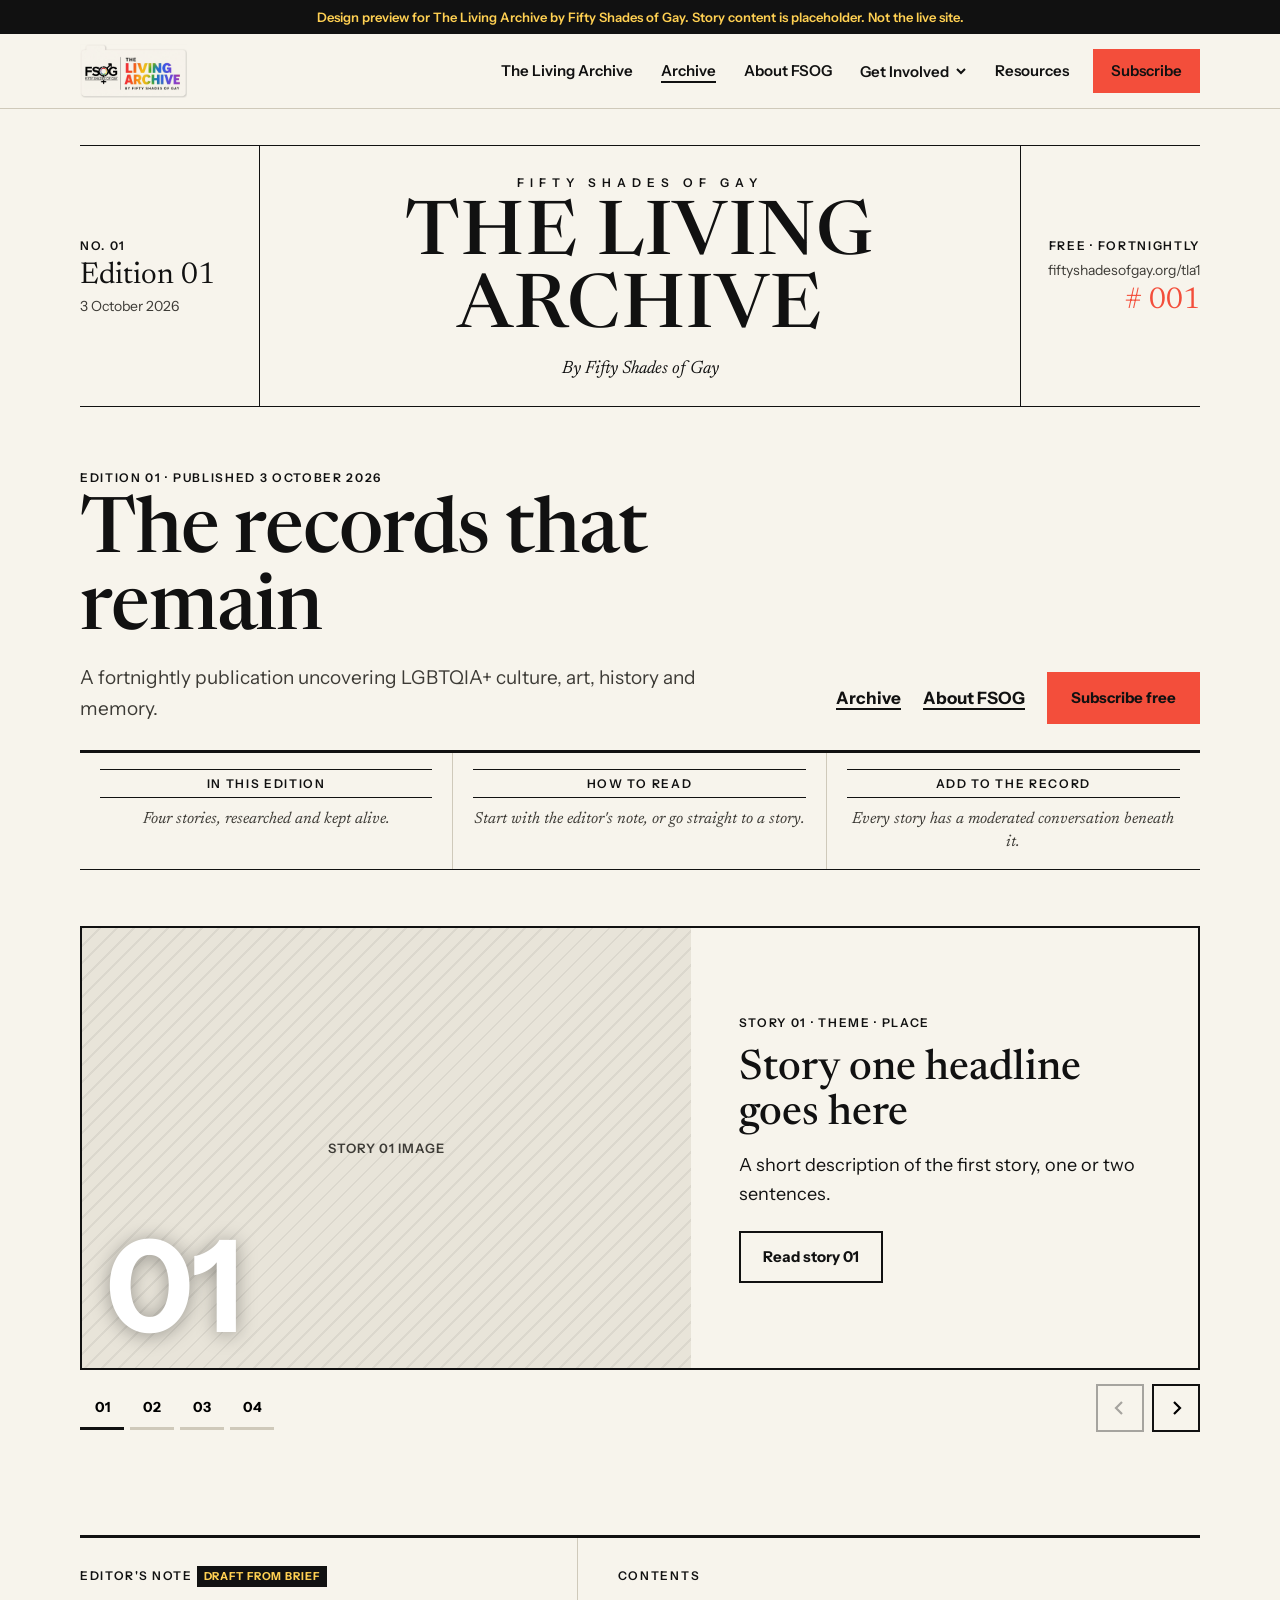
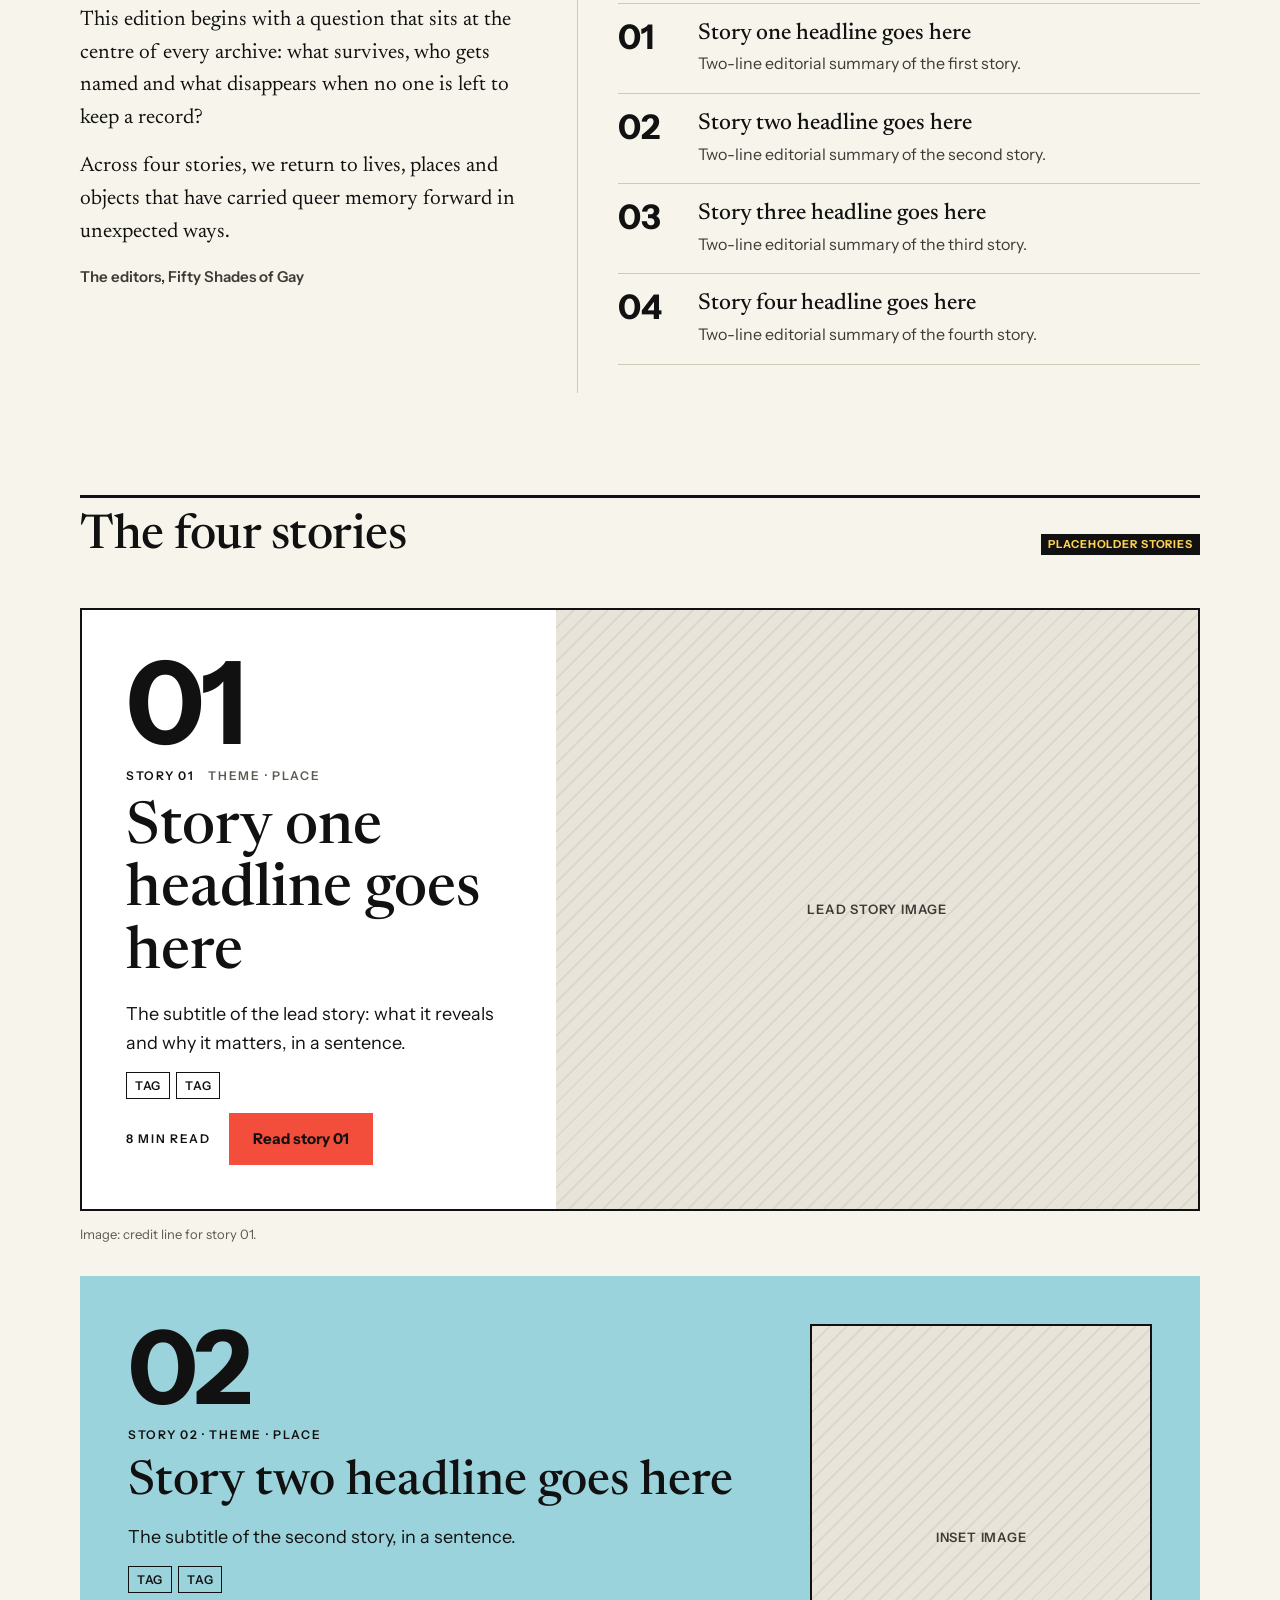
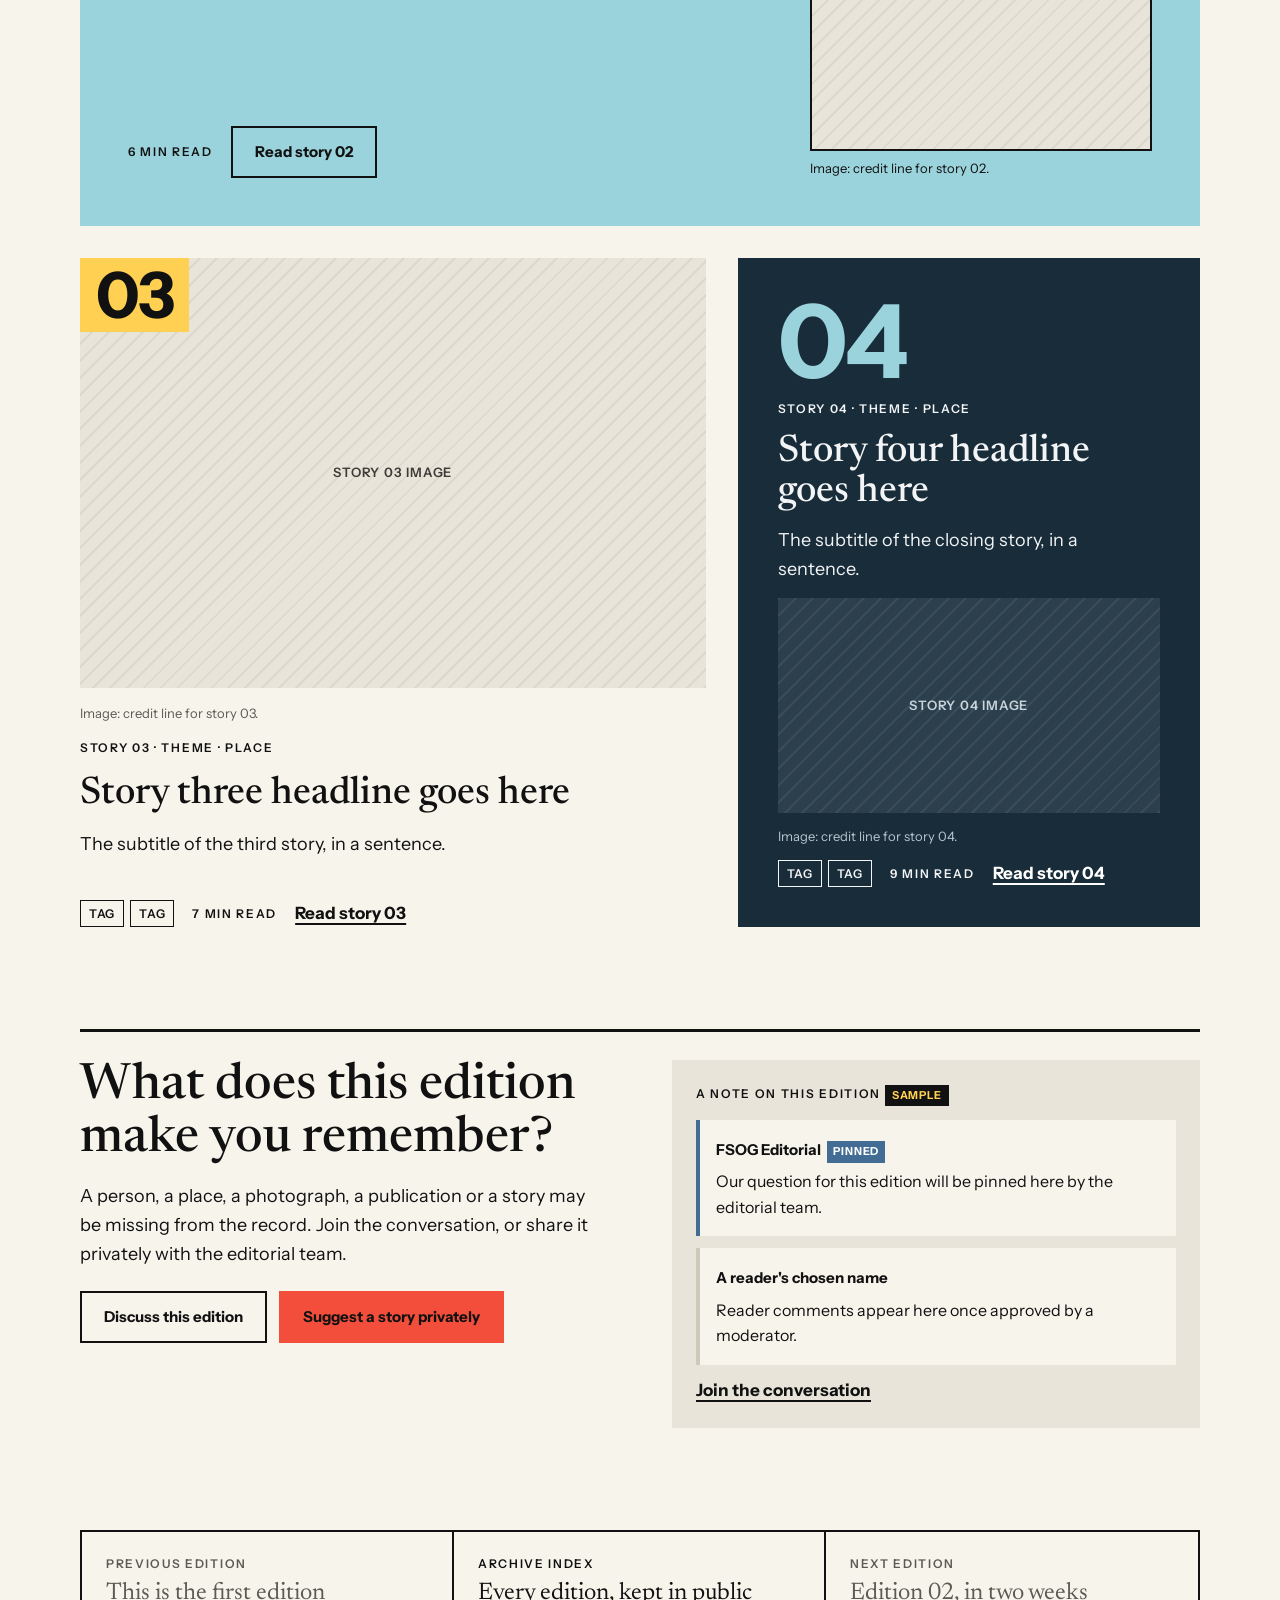
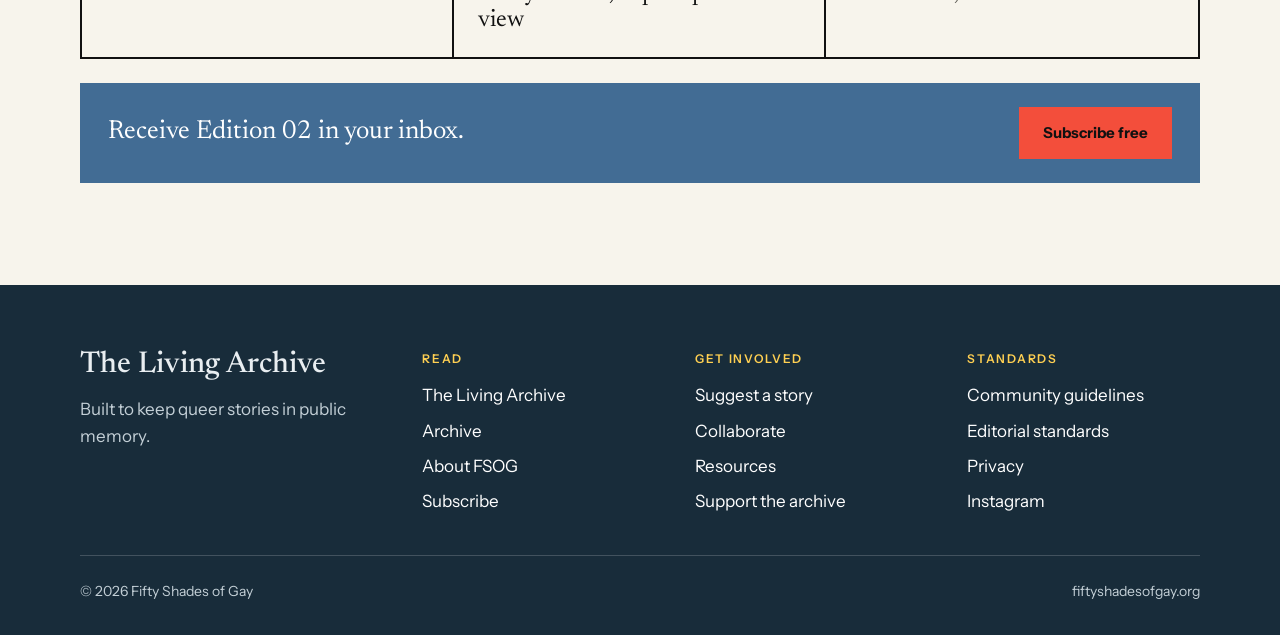
==== living-archive/edition-01.html @ 0c480fe5 "Import Living Archive mockups and add website plan Co-Authored-By: Claude Opus 5.5 <noreply@anthropi" ====
<!DOCTYPE html>
<html lang="en-GB">
<head>
<meta charset="UTF-8">
<meta name="viewport" content="width=device-width, initial-scale=1">
<title>Edition 01: The records that remain | The Living Archive by FSOG</title>
<meta name="description" content="Edition 01 of The Living Archive by Fifty Shades of Gay. Four stories about queer lives, cultural memory, photographs, places and the details history did not keep easily.">
<link rel="preconnect" href="https://fonts.googleapis.com">
<link rel="preconnect" href="https://fonts.gstatic.com" crossorigin>
<link rel="stylesheet" href="https://fonts.googleapis.com/css2?family=Instrument+Sans:wght@400;500;600;700&family=Newsreader:ital,opsz,wght@0,6..72,400;0,6..72,500;0,6..72,600;1,6..72,400;1,6..72,500&display=swap">
<link rel="stylesheet" href="assets/site.css">
<style>
  /* ---------- Newspaper front: masthead ---------- */
  .front {
    margin-top: clamp(20px, 3vw, 36px);
    border-top: 1px solid var(--ink);
    border-bottom: 1px solid var(--ink);
  }
  .front-grid {
    display: grid;
    grid-template-columns: 180px 1fr 180px;
    align-items: stretch;
  }
  .front-side {
    padding: 22px 20px 22px 0;
    border-right: 1px solid var(--ink);
    display: flex;
    flex-direction: column;
    justify-content: center;
    gap: 6px;
  }
  .front-side.right { border-right: 0; border-left: 1px solid var(--ink); padding: 22px 0 22px 20px; text-align: right; align-items: flex-end; }
  .front-side .big { font-family: var(--serif); font-size: 30px; line-height: 1; }
  .front-side .small { font-size: 14px; color: var(--ink-soft); line-height: 1.4; }
  .front-centre { text-align: center; padding: 22px 16px; }
  .front-centre .kicker { letter-spacing: .5em; }
  .front-name {
    margin: 6px 0 0;
    font-family: var(--serif);
    font-weight: 500;
    font-size: clamp(38px, 5.8vw, 84px);
    line-height: .98;
    letter-spacing: .02em;
    text-transform: uppercase;
    text-wrap: balance;
  }
  .front-by { margin: 8px 0 0; font-family: var(--serif); font-style: italic; font-size: 18px; }

  /* edition title block under the masthead */
  .edition-head {
    display: grid;
    grid-template-columns: 1fr auto;
    gap: 24px;
    align-items: end;
    padding-block: clamp(32px, 5vw, 56px) 26px;
    border-bottom: 3px solid var(--ink);
  }
  .edition-head h1 {
    margin: 6px 0 0;
    font-family: var(--serif);
    font-weight: 500;
    font-size: clamp(42px, 6vw, 78px);
    line-height: 1;
    letter-spacing: -.015em;
  }
  .edition-head .desc { margin: 14px 0 0; font-size: 19px; color: var(--ink-soft); max-width: 52ch; }
  .edition-head-actions { display: flex; flex-wrap: wrap; gap: 10px 22px; align-items: center; justify-content: flex-end; }

  /* three column "rail" like the newspaper's service strip */
  .rail {
    display: grid;
    grid-template-columns: repeat(3, 1fr);
    gap: 0;
    border-bottom: 1px solid var(--ink);
  }
  .rail div { padding: 16px 20px; border-right: 1px solid var(--rule); text-align: center; }
  .rail div:last-child { border-right: 0; }
  .rail .label { display: block; border-top: 1px solid var(--ink); border-bottom: 1px solid var(--ink); padding: 4px 0; margin-bottom: 10px; }
  .rail p { margin: 0; font-family: var(--serif); font-style: italic; font-size: 16px; line-height: 1.4; color: var(--ink-soft); }

  /* ---------- Story carousel ---------- */
  .carousel { margin-top: clamp(32px, 5vw, 56px); }
  .carousel-viewport { overflow: hidden; border: 2px solid var(--ink); }
  .carousel-track { display: flex; transition: transform .45s ease; }
  .slide {
    flex: 0 0 100%;
    display: grid;
    grid-template-columns: 1.2fr 1fr;
    min-height: 440px;
  }
  .slide-media { position: relative; }
  .slide-media .img-placeholder { position: absolute; inset: 0; }
  .slide-num {
    position: absolute; left: 24px; bottom: 18px;
    font-weight: 700; font-size: clamp(72px, 10vw, 132px); line-height: 1; color: #fff;
    text-shadow: 0 2px 20px rgba(0,0,0,.35);
  }
  .slide-body { padding: clamp(24px, 4vw, 48px); display: flex; flex-direction: column; gap: 14px; justify-content: center; }
  .slide-body h2 { margin: 0; font-family: var(--serif); font-weight: 500; font-size: clamp(28px, 3.4vw, 42px); line-height: 1.08; }
  .slide-body p { margin: 0; font-size: 18px; }
  .slide-body .btn { align-self: flex-start; margin-top: 8px; }

  .carousel-controls {
    display: flex;
    align-items: center;
    justify-content: space-between;
    gap: 16px;
    margin-top: 14px;
  }
  .carousel-arrows { display: flex; gap: 8px; }
  .carousel-arrows button {
    width: 48px; height: 48px;
    display: grid; place-items: center;
    background: var(--paper); border: 2px solid var(--ink); cursor: pointer;
  }
  .carousel-arrows button:hover { background: var(--ink); color: var(--paper); }
  .carousel-arrows button:disabled { opacity: .35; cursor: default; background: var(--paper); color: var(--ink); }
  .carousel-dots { display: flex; gap: 6px; }
  .carousel-dots button {
    min-width: 44px; height: 44px; padding: 0 8px;
    font-family: var(--sans); font-weight: 700; font-size: 14px;
    background: transparent; border: 0; border-bottom: 3px solid var(--rule); cursor: pointer;
  }
  .carousel-dots button[aria-current="true"] { border-bottom-color: var(--ink); }

  /* ---------- Editor's note + contents ---------- */
  .note-contents {
    display: grid;
    grid-template-columns: 1fr 1.25fr;
    gap: 0;
    border-top: 3px solid var(--ink);
  }
  .editors-note { padding: 28px 40px 28px 0; border-right: 1px solid var(--rule); }
  .editors-note h2, .contents h2 { margin: 0 0 18px; }
  .editors-note p { margin: 0 0 16px; font-family: var(--serif); font-size: 21px; line-height: 1.55; }
  .editors-note .sign { font-family: var(--sans); font-size: 15px; font-weight: 600; color: var(--ink-soft); }
  .contents { padding: 28px 0 28px 40px; }
  .contents ol { list-style: none; margin: 0; padding: 0; }
  .contents li { border-top: 1px solid var(--rule); }
  .contents li:last-child { border-bottom: 1px solid var(--rule); }
  .contents a {
    display: grid;
    grid-template-columns: 64px 1fr;
    gap: 16px;
    padding: 16px 0;
    text-decoration: none;
  }
  .contents .n { font-weight: 700; font-size: 34px; line-height: 1; }
  .contents h3 { margin: 0; font-family: var(--serif); font-weight: 500; font-size: 23px; line-height: 1.2; }
  .contents p { margin: 4px 0 0; color: var(--ink-soft); font-size: 16px; }
  .contents a:hover h3 { text-decoration: underline; text-underline-offset: 4px; }

  /* ---------- Four story blocks ---------- */
  .stories { display: grid; gap: clamp(20px, 3vw, 32px); }
  .story-label { display: flex; flex-wrap: wrap; gap: 6px 14px; align-items: center; }
  .story-block h3 { margin: 0; font-family: var(--serif); font-weight: 500; line-height: 1.06; }
  .story-block .sub { margin: 0; font-size: 18px; }
  .story-foot { display: flex; flex-wrap: wrap; gap: 10px 18px; align-items: center; margin-top: auto; }
  .big-num { font-weight: 700; line-height: .85; letter-spacing: -.03em; }

  /* 01: large feature (newspaper lead) */
  .sb-feature { display: grid; grid-template-columns: .85fr 1.15fr; border: 2px solid var(--ink); background: #fff; }
  .sb-feature .text { padding: clamp(24px, 4vw, 44px); display: flex; flex-direction: column; gap: 14px; }
  .sb-feature h3 { font-size: clamp(36px, 4.6vw, 60px); }
  .sb-feature .media { position: relative; min-height: 420px; }
  .sb-feature .img-placeholder { position: absolute; inset: 0; }
  .sb-feature .big-num { font-size: clamp(72px, 9vw, 120px); }

  /* 02: broad colour panel with an image inset */
  .sb-panel { background: var(--powder); padding: clamp(24px, 4vw, 48px); display: grid; grid-template-columns: 1.3fr .7fr; gap: clamp(20px, 4vw, 48px); align-items: center; }
  .sb-panel .text { display: flex; flex-direction: column; gap: 14px; min-height: 100%; }
  .sb-panel h3 { font-size: clamp(32px, 3.8vw, 48px); }
  .sb-panel .big-num { font-size: clamp(64px, 8vw, 104px); }
  .sb-panel figure { margin: 0; }
  .sb-panel .img-placeholder { aspect-ratio: 4 / 5; border: 2px solid var(--ink); }

  /* 03 and 04 side by side on desktop */
  .sb-pair { display: grid; grid-template-columns: 1.15fr .85fr; gap: clamp(20px, 3vw, 32px); }

  /* 03: image-led */
  .sb-image { display: flex; flex-direction: column; gap: 16px; }
  .sb-image .media { position: relative; aspect-ratio: 16 / 11; }
  .sb-image .img-placeholder { position: absolute; inset: 0; }
  .sb-image .tab { position: absolute; left: 0; top: 0; background: var(--yellow); padding: 10px 16px 6px; }
  .sb-image .big-num { font-size: 64px; }
  .sb-image h3 { font-size: clamp(28px, 3vw, 38px); }

  /* 04: darker, reflective closing story */
  .sb-dark { background: var(--navy); color: #f2f4f5; padding: clamp(24px, 4vw, 40px); display: flex; flex-direction: column; gap: 14px; }
  .sb-dark .big-num { font-size: clamp(64px, 8vw, 104px); color: var(--powder); }
  .sb-dark h3 { font-size: clamp(28px, 3vw, 38px); }
  .sb-dark .img-placeholder { aspect-ratio: 16 / 9; background-color: #2b3f4d; color: #c9d4db; background-image: repeating-linear-gradient(135deg, rgba(255,255,255,.07) 0 2px, transparent 2px 12px); }
  .sb-dark .credit { color: #b8c5cd; }
  .sb-dark .tags li { color: #f2f4f5; }
  .sb-dark .text-link { color: #fff; }

  /* ---------- Community prompt + edition discussion ---------- */
  .prompt {
    display: grid;
    grid-template-columns: 1fr 1fr;
    gap: clamp(24px, 5vw, 64px);
    border-top: 3px solid var(--ink);
    padding-top: 28px;
  }
  .prompt h2 { margin: 0; font-family: var(--serif); font-weight: 500; font-size: clamp(32px, 4vw, 50px); line-height: 1.06; text-wrap: balance; }
  .prompt p { margin: 16px 0 0; font-size: 18px; }
  .prompt .actions { display: flex; flex-wrap: wrap; gap: 12px; margin-top: 22px; }
  .thread-mini { background: var(--paper-deep); padding: 24px; }
  .thread-mini h3 { margin: 0 0 14px; }
  .mini-comment { background: var(--paper); padding: 16px; margin-bottom: 12px; border-left: 4px solid var(--slate); }
  .mini-comment .who { font-weight: 700; font-size: 15px; }
  .mini-comment .badge { display: inline-block; margin-left: 6px; font-size: 11px; font-weight: 700; letter-spacing: .08em; text-transform: uppercase; background: var(--slate); color: #fff; padding: 2px 6px; }
  .mini-comment p { margin: 6px 0 0; font-size: 16px; }

  /* ---------- Edition navigation ---------- */
  .edition-nav {
    display: grid;
    grid-template-columns: repeat(3, 1fr);
    border: 2px solid var(--ink);
  }
  .edition-nav > * { padding: 22px 24px; border-right: 2px solid var(--ink); text-decoration: none; display: flex; flex-direction: column; gap: 6px; }
  .edition-nav > *:last-child { border-right: 0; }
  .edition-nav .t { font-family: var(--serif); font-size: 24px; line-height: 1.15; }
  .edition-nav .disabled { color: var(--muted); }
  .edition-nav a:hover { background: var(--yellow); }
  .edition-sub { margin-top: 24px; display: flex; flex-wrap: wrap; align-items: center; justify-content: space-between; gap: 16px; background: var(--slate); color: #fff; padding: 24px 28px; }
  .edition-sub p { margin: 0; font-family: var(--serif); font-size: 26px; line-height: 1.2; }

  /* ---------- Responsive ---------- */
  @media (max-width: 900px) {
    .front-grid { grid-template-columns: 1fr 1fr; }
    .front-centre { grid-column: 1 / -1; order: -1; border-bottom: 1px solid var(--ink); }
    .front-side { padding: 16px 14px 16px 0; }
    .front-side.right { padding: 16px 0 16px 14px; }
    .edition-head { grid-template-columns: 1fr; }
    .edition-head-actions { justify-content: flex-start; }
    .rail { grid-template-columns: 1fr; }
    .rail div { border-right: 0; border-bottom: 1px solid var(--rule); }
    .slide { grid-template-columns: 1fr; min-height: 0; }
    .slide-media { min-height: 240px; }
    .note-contents { grid-template-columns: 1fr; }
    .editors-note { padding: 24px 0; border-right: 0; border-bottom: 1px solid var(--rule); }
    .contents { padding: 24px 0 0; }
    .sb-feature, .sb-panel, .sb-pair, .prompt { grid-template-columns: 1fr; }
    .sb-feature .media { min-height: 260px; order: -1; }
    .edition-nav { grid-template-columns: 1fr; }
    .edition-nav > * { border-right: 0; border-bottom: 2px solid var(--ink); }
    .edition-nav > *:last-child { border-bottom: 0; }
  }
  @media (max-width: 520px) {
    .front-side .big { font-size: 24px; }
    .contents a { grid-template-columns: 48px 1fr; }
    .contents .n { font-size: 26px; }
  }
</style>
</head>
<body>
<div style="background:#111;color:#ffd052;font:600 13px/1.4 'Instrument Sans',Arial,sans-serif;text-align:center;padding:8px 16px">Design preview for The Living Archive by Fifty Shades of Gay. Story content is placeholder. Not the live site.</div>

<a class="skip-link" href="#main">Skip to content</a>

<header class="site-header">
  <div class="wrap header-inner">
    <a class="brand" href="index.html" aria-label="The Living Archive by Fifty Shades of Gay, home">
      <img src="assets/living-archive-logo.png" width="600" height="304" alt="FSOG | The Living Archive by Fifty Shades of Gay">
    </a>
    <nav class="primary-nav" aria-label="Main">
      <ul>
        <li><a href="index.html">The Living Archive</a></li>
        <li><a href="index.html#archive" aria-current="page">Archive</a></li>
        <li><a href="index.html#about">About FSOG</a></li>
        <li class="has-dropdown">
          <button class="nav-toggle" type="button" aria-expanded="false" aria-controls="get-involved">
            Get Involved
            <svg width="12" height="12" viewBox="0 0 12 12" aria-hidden="true"><path d="M2 4l4 4 4-4" fill="none" stroke="currentColor" stroke-width="2"/></svg>
          </button>
          <ul class="dropdown" id="get-involved" hidden>
            <li><a href="#">Suggest a story</a></li>
            <li><a href="#">Collaborate with us</a></li>
            <li><a href="#">Events, talks and workshops</a></li>
            <li><a href="#">Support the archive</a></li>
          </ul>
        </li>
        <li><a href="#">Resources</a></li>
        <li><a class="nav-subscribe" href="index.html#subscribe">Subscribe</a></li>
      </ul>
    </nav>
    <button class="menu-button" type="button" aria-expanded="false" aria-controls="mobile-menu">Menu</button>
  </div>
</header>

<div class="mobile-menu" id="mobile-menu" role="dialog" aria-modal="true" aria-label="Menu" hidden>
  <div class="mobile-menu-top">
    <span class="label">The Living Archive</span>
    <button class="menu-button menu-close" type="button" style="display:inline-flex">Close</button>
  </div>
  <ul>
    <li><a href="index.html">The Living Archive</a></li>
    <li><a href="index.html#archive">Archive</a></li>
    <li><a href="index.html#about">About FSOG</a></li>
    <li><span class="menu-group">Get Involved</span></li>
    <li class="sub"><a href="#">Suggest a story</a></li>
    <li class="sub"><a href="#">Collaborate with us</a></li>
    <li class="sub"><a href="#">Events, talks and workshops</a></li>
    <li class="sub"><a href="#">Support the archive</a></li>
    <li><a href="#">Resources</a></li>
  </ul>
  <a class="btn btn-primary" href="index.html#subscribe">Subscribe free</a>
</div>

<main id="main">
  <div class="wrap">

    <!-- Masthead, newspaper front style -->
    <div class="front">
      <div class="front-grid">
        <div class="front-side">
          <span class="label">No. 01</span>
          <span class="big">Edition 01</span>
          <span class="small">3 October 2026</span>
        </div>
        <div class="front-centre">
          <span class="label kicker">Fifty Shades of Gay</span>
          <p class="front-name">The Living Archive</p>
          <p class="front-by">By Fifty Shades of Gay</p>
        </div>
        <div class="front-side right">
          <span class="label">Free · Fortnightly</span>
          <span class="small">fiftyshadesofgay.org/tla1</span>
          <span class="big" style="color:var(--red)"># 001</span>
        </div>
      </div>
    </div>

    <!-- Edition title -->
    <div class="edition-head">
      <div>
        <span class="label">Edition 01 · Published 3 October 2026</span>
        <h1>The records that remain</h1>
        <p class="desc">A fortnightly publication uncovering LGBTQIA+ culture, art, history and memory.</p>
      </div>
      <div class="edition-head-actions">
        <a class="text-link" href="index.html#archive">Archive</a>
        <a class="text-link" href="index.html#about">About FSOG</a>
        <a class="btn btn-primary" href="index.html#subscribe">Subscribe free</a>
      </div>
    </div>

    <div class="rail">
      <div><span class="label">In this edition</span><p>Four stories, researched and kept alive.</p></div>
      <div><span class="label">How to read</span><p>Start with the editor's note, or go straight to a story.</p></div>
      <div><span class="label">Add to the record</span><p>Every story has a moderated conversation beneath it.</p></div>
    </div>

    <!-- Story carousel: no autoplay, arrows, numbered indicators, keys and swipe -->
    <section class="carousel" aria-roledescription="carousel" aria-label="Stories in Edition 01">
      <div class="carousel-viewport">
        <div class="carousel-track">
          <div class="slide" role="group" aria-roledescription="slide" aria-label="Story 1 of 4">
            <div class="slide-media"><div class="img-placeholder">Story 01 image</div><span class="slide-num" aria-hidden="true">01</span></div>
            <div class="slide-body c-powder">
              <span class="label">Story 01 · Theme · Place</span>
              <h2>Story one headline goes here</h2>
              <p>A short description of the first story, one or two sentences.</p>
              <a class="btn btn-ghost" href="story.html">Read story 01</a>
            </div>
          </div>
          <div class="slide" role="group" aria-roledescription="slide" aria-label="Story 2 of 4">
            <div class="slide-media"><div class="img-placeholder">Story 02 image</div><span class="slide-num" aria-hidden="true">02</span></div>
            <div class="slide-body c-yellow">
              <span class="label">Story 02 · Theme · Place</span>
              <h2>Story two headline goes here</h2>
              <p>A short description of the second story, one or two sentences.</p>
              <a class="btn btn-ghost" href="story.html">Read story 02</a>
            </div>
          </div>
          <div class="slide" role="group" aria-roledescription="slide" aria-label="Story 3 of 4">
            <div class="slide-media"><div class="img-placeholder">Story 03 image</div><span class="slide-num" aria-hidden="true">03</span></div>
            <div class="slide-body c-slate">
              <span class="label">Story 03 · Theme · Place</span>
              <h2>Story three headline goes here</h2>
              <p>A short description of the third story, one or two sentences.</p>
              <a class="btn btn-on-dark" href="story.html">Read story 03</a>
            </div>
          </div>
          <div class="slide" role="group" aria-roledescription="slide" aria-label="Story 4 of 4">
            <div class="slide-media"><div class="img-placeholder">Story 04 image</div><span class="slide-num" aria-hidden="true">04</span></div>
            <div class="slide-body c-red">
              <span class="label">Story 04 · Theme · Place</span>
              <h2>Story four headline goes here</h2>
              <p>A short description of the fourth story, one or two sentences.</p>
              <a class="btn btn-ghost" href="story.html">Read story 04</a>
            </div>
          </div>
        </div>
      </div>
      <div class="carousel-controls">
        <div class="carousel-dots" role="group" aria-label="Choose a story">
          <button type="button" aria-label="Story 01" aria-current="true">01</button>
          <button type="button" aria-label="Story 02">02</button>
          <button type="button" aria-label="Story 03">03</button>
          <button type="button" aria-label="Story 04">04</button>
        </div>
        <div class="carousel-arrows">
          <button type="button" class="prev" aria-label="Previous story">
            <svg width="18" height="18" viewBox="0 0 18 18" aria-hidden="true"><path d="M11 3L5 9l6 6" fill="none" stroke="currentColor" stroke-width="2.2"/></svg>
          </button>
          <button type="button" class="next" aria-label="Next story">
            <svg width="18" height="18" viewBox="0 0 18 18" aria-hidden="true"><path d="M7 3l6 6-6 6" fill="none" stroke="currentColor" stroke-width="2.2"/></svg>
          </button>
        </div>
      </div>
    </section>
  </div>

  <!-- Editor's note + contents -->
  <section class="section" aria-label="Editor's note and contents">
    <div class="wrap"><div class="note-contents">
      <div class="editors-note">
        <h2 class="label">Editor's note <span class="placeholder-flag">Draft from brief</span></h2>
        <p>This edition begins with a question that sits at the centre of every archive: what survives, who gets named and what disappears when no one is left to keep a record?</p>
        <p>Across four stories, we return to lives, places and objects that have carried queer memory forward in unexpected ways.</p>
        <p class="sign">The editors, Fifty Shades of Gay</p>
      </div>
      <div class="contents">
        <h2 class="label">Contents</h2>
        <ol>
          <li><a href="story.html"><span class="n">01</span><div><h3>Story one headline goes here</h3><p>Two-line editorial summary of the first story.</p></div></a></li>
          <li><a href="story.html"><span class="n">02</span><div><h3>Story two headline goes here</h3><p>Two-line editorial summary of the second story.</p></div></a></li>
          <li><a href="story.html"><span class="n">03</span><div><h3>Story three headline goes here</h3><p>Two-line editorial summary of the third story.</p></div></a></li>
          <li><a href="story.html"><span class="n">04</span><div><h3>Story four headline goes here</h3><p>Two-line editorial summary of the fourth story.</p></div></a></li>
        </ol>
      </div>
    </div></div>
  </section>

  <!-- Four story blocks -->
  <section class="section" style="padding-top:0" aria-labelledby="stories-title">
    <div class="wrap">
      <div class="section-head">
        <h2 class="section-title" id="stories-title">The four stories</h2>
        <span class="placeholder-flag">Placeholder stories</span>
      </div>

      <div class="stories">
        <!-- 01: large feature -->
        <article class="story-block sb-feature">
          <div class="text">
            <span class="big-num" aria-hidden="true">01</span>
            <div class="story-label"><span class="label">Story 01</span><span class="label" style="color:var(--muted)">Theme · Place</span></div>
            <h3>Story one headline goes here</h3>
            <p class="sub">The subtitle of the lead story: what it reveals and why it matters, in a sentence.</p>
            <ul class="tags"><li>Tag</li><li>Tag</li></ul>
            <div class="story-foot"><span class="label">8 min read</span><a class="btn btn-primary" href="story.html">Read story 01</a></div>
          </div>
          <figure class="media" style="margin:0">
            <div class="img-placeholder">Lead story image</div>
          </figure>
        </article>
        <p class="credit" style="margin-top:-18px">Image: credit line for story 01.</p>

        <!-- 02: broad colour panel, image inset -->
        <article class="story-block sb-panel">
          <div class="text">
            <span class="big-num" aria-hidden="true">02</span>
            <div class="story-label"><span class="label">Story 02 · Theme · Place</span></div>
            <h3>Story two headline goes here</h3>
            <p class="sub">The subtitle of the second story, in a sentence.</p>
            <ul class="tags"><li>Tag</li><li>Tag</li></ul>
            <div class="story-foot"><span class="label">6 min read</span><a class="btn btn-ghost" href="story.html">Read story 02</a></div>
          </div>
          <figure style="margin:0">
            <div class="img-placeholder">Inset image</div>
            <figcaption class="credit" style="color:var(--ink)">Image: credit line for story 02.</figcaption>
          </figure>
        </article>

        <div class="sb-pair">
          <!-- 03: image-led -->
          <article class="story-block sb-image">
            <figure class="media" style="margin:0">
              <div class="img-placeholder">Story 03 image</div>
              <span class="tab"><span class="big-num">03</span></span>
            </figure>
            <p class="credit" style="margin:0">Image: credit line for story 03.</p>
            <div class="story-label"><span class="label">Story 03 · Theme · Place</span></div>
            <h3>Story three headline goes here</h3>
            <p class="sub">The subtitle of the third story, in a sentence.</p>
            <div class="story-foot"><ul class="tags"><li>Tag</li><li>Tag</li></ul><span class="label">7 min read</span><a class="text-link" href="story.html">Read story 03</a></div>
          </article>

          <!-- 04: darker, reflective -->
          <article class="story-block sb-dark">
            <span class="big-num" aria-hidden="true">04</span>
            <div class="story-label"><span class="label">Story 04 · Theme · Place</span></div>
            <h3>Story four headline goes here</h3>
            <p class="sub">The subtitle of the closing story, in a sentence.</p>
            <div class="img-placeholder">Story 04 image</div>
            <p class="credit" style="margin:0">Image: credit line for story 04.</p>
            <div class="story-foot"><ul class="tags"><li>Tag</li><li>Tag</li></ul><span class="label">9 min read</span><a class="text-link" href="story.html">Read story 04</a></div>
          </article>
        </div>
      </div>
    </div>
  </section>

  <!-- Community prompt + edition-wide note -->
  <section class="section" style="padding-top:0" aria-labelledby="prompt-title">
    <div class="wrap"><div class="prompt">
      <div>
        <h2 id="prompt-title">What does this edition make you remember?</h2>
        <p>A person, a place, a photograph, a publication or a story may be missing from the record. Join the conversation, or share it privately with the editorial team.</p>
        <div class="actions">
          <a class="btn btn-ghost" href="#edition-thread">Discuss this edition</a>
          <a class="btn btn-primary" href="#">Suggest a story privately</a>
        </div>
      </div>
      <div class="thread-mini" id="edition-thread">
        <h3 class="label">A note on this edition <span class="placeholder-flag">Sample</span></h3>
        <div class="mini-comment">
          <span class="who">FSOG Editorial</span><span class="badge">Pinned</span>
          <p>Our question for this edition will be pinned here by the editorial team.</p>
        </div>
        <div class="mini-comment" style="border-left-color:var(--rule)">
          <span class="who">A reader's chosen name</span>
          <p>Reader comments appear here once approved by a moderator.</p>
        </div>
        <a class="text-link" href="story.html#conversation">Join the conversation</a>
      </div>
    </div></div>
  </section>

  <!-- Edition navigation -->
  <section class="section" style="padding-top:0" aria-label="Edition navigation">
    <div class="wrap">
      <nav class="edition-nav" aria-label="Editions">
        <span class="disabled"><span class="label">Previous edition</span><span class="t">This is the first edition</span></span>
        <a href="index.html#archive"><span class="label">Archive index</span><span class="t">Every edition, kept in public view</span></a>
        <span class="disabled"><span class="label">Next edition</span><span class="t">Edition 02, in two weeks</span></span>
      </nav>
      <div class="edition-sub">
        <p>Receive Edition 02 in your inbox.</p>
        <a class="btn btn-primary" href="index.html#subscribe">Subscribe free</a>
      </div>
    </div>
  </section>
</main>

<footer class="site-footer">
  <div class="wrap">
    <div class="footer-top">
      <div class="footer-brand">
        <p class="footer-mast">The Living Archive</p>
        <p class="footer-line">Built to keep queer stories in public memory.</p>
      </div>
      <div class="footer-col">
        <h2 class="label">Read</h2>
        <ul>
          <li><a href="index.html">The Living Archive</a></li>
          <li><a href="index.html#archive">Archive</a></li>
          <li><a href="index.html#about">About FSOG</a></li>
          <li><a href="index.html#subscribe">Subscribe</a></li>
        </ul>
      </div>
      <div class="footer-col">
        <h2 class="label">Get involved</h2>
        <ul>
          <li><a href="#">Suggest a story</a></li>
          <li><a href="#">Collaborate</a></li>
          <li><a href="#">Resources</a></li>
          <li><a href="#">Support the archive</a></li>
        </ul>
      </div>
      <div class="footer-col">
        <h2 class="label">Standards</h2>
        <ul>
          <li><a href="#">Community guidelines</a></li>
          <li><a href="#">Editorial standards</a></li>
          <li><a href="#">Privacy</a></li>
          <li><a href="https://www.instagram.com/50shadesofgayofficial/" rel="noopener">Instagram</a></li>
        </ul>
      </div>
    </div>
    <div class="footer-bottom">
      <span>&copy; 2026 Fifty Shades of Gay</span>
      <span>fiftyshadesofgay.org</span>
    </div>
  </div>
</footer>

<script src="assets/site.js"></script>
<script>
  // Edition carousel: no autoplay; arrows, numbered indicators, arrow keys and swipe.
  (function () {
    var root = document.querySelector('.carousel');
    var track = root.querySelector('.carousel-track');
    var slides = root.querySelectorAll('.slide');
    var dots = root.querySelectorAll('.carousel-dots button');
    var prev = root.querySelector('.prev');
    var next = root.querySelector('.next');
    var index = 0;

    function go(i) {
      index = Math.max(0, Math.min(slides.length - 1, i));
      track.style.transform = 'translateX(' + (-100 * index) + '%)';
      slides.forEach(function (s, n) {
        s.setAttribute('aria-hidden', n === index ? 'false' : 'true');
        s.querySelectorAll('a').forEach(function (a) { a.tabIndex = n === index ? 0 : -1; });
      });
      dots.forEach(function (d, n) { d.setAttribute('aria-current', n === index ? 'true' : 'false'); });
      prev.disabled = index === 0;
      next.disabled = index === slides.length - 1;
    }

    prev.addEventListener('click', function () { go(index - 1); });
    next.addEventListener('click', function () { go(index + 1); });
    dots.forEach(function (d, n) { d.addEventListener('click', function () { go(n); }); });

    root.addEventListener('keydown', function (e) {
      if (e.key === 'ArrowLeft') go(index - 1);
      if (e.key === 'ArrowRight') go(index + 1);
    });

    var startX = null;
    track.addEventListener('touchstart', function (e) { startX = e.touches[0].clientX; }, { passive: true });
    track.addEventListener('touchend', function (e) {
      if (startX === null) return;
      var dx = e.changedTouches[0].clientX - startX;
      if (Math.abs(dx) > 50) go(index + (dx < 0 ? 1 : -1));
      startX = null;
    });

    go(0);
  })();
</script>
</body>
</html>
---- living-archive/assets/site.css ----
/* The Living Archive by Fifty Shades of Gay: shared styles for the page mockups.
   These become the WordPress theme stylesheet once the designs are approved. */

:root {
  /* palette sampled from the client's reference image, checked for contrast */
  --paper: #f7f4ec;
  --paper-deep: #e8e4d9;
  --ink: #111111;
  --ink-soft: #3d3b36;
  --muted: #5c5a53;
  --rule: #cfc9ba;
  --yellow: #ffd052;
  --ochre: #c78201;
  --powder: #9ad3dc;
  --slate: #426c94;
  --bluegrey: #516f79;
  --red: #f34e3b;
  --navy: #182c3a;

  --serif: "Newsreader", Georgia, "Times New Roman", serif;
  --sans: "Instrument Sans", "Helvetica Neue", Arial, sans-serif;

  --wrap: 1200px;
  --gutter: clamp(16px, 4vw, 40px);
}

*,
*::before,
*::after { box-sizing: border-box; }

html { -webkit-text-size-adjust: 100%; }

body {
  margin: 0;
  background: var(--paper);
  color: var(--ink);
  font-family: var(--sans);
  font-size: 17px;
  line-height: 1.6;
  -webkit-font-smoothing: antialiased;
}

img { max-width: 100%; display: block; }

a { color: inherit; }

:focus-visible {
  outline: 3px solid var(--slate);
  outline-offset: 3px;
}

.wrap {
  width: 100%;
  max-width: var(--wrap);
  margin: 0 auto;
  padding-inline: var(--gutter);
}

.skip-link {
  position: absolute;
  left: 12px;
  top: -60px;
  z-index: 100;
  background: var(--ink);
  color: var(--paper);
  padding: 10px 16px;
  font-weight: 600;
  text-decoration: none;
}
.skip-link:focus { top: 12px; }

/* small uppercase labels: dates, issue info, section markers */
.label {
  font-family: var(--sans);
  font-size: 12px;
  font-weight: 600;
  letter-spacing: 0.14em;
  text-transform: uppercase;
}

.placeholder-flag {
  display: inline-block;
  font-family: var(--sans);
  font-size: 11px;
  font-weight: 700;
  letter-spacing: 0.08em;
  text-transform: uppercase;
  background: var(--ink);
  color: var(--yellow);
  padding: 2px 7px;
  vertical-align: middle;
}

/* ---------- Buttons ---------- */
.btn {
  display: inline-flex;
  align-items: center;
  justify-content: center;
  gap: 8px;
  min-height: 48px;
  padding: 12px 22px;
  font-family: var(--sans);
  font-size: 15px;
  font-weight: 700;
  text-decoration: none;
  border: 2px solid var(--ink);
  border-radius: 0;
  cursor: pointer;
  transition: transform .15s ease, background-color .15s ease;
}
.btn:hover { transform: translateY(-1px); }

/* red-orange is reserved for the high-value actions; ink text keeps it at 5.4:1 */
.btn-primary { background: var(--red); border-color: var(--red); color: var(--ink); }
.btn-primary:hover { background: #ff6352; }
.btn-ghost { background: transparent; color: var(--ink); }
.btn-ghost:hover { background: var(--ink); color: var(--paper); }
.btn-on-dark { background: transparent; color: var(--paper); border-color: var(--paper); }
.btn-on-dark:hover { background: var(--paper); color: var(--ink); }

.text-link {
  font-weight: 700;
  text-decoration: underline;
  text-decoration-thickness: 2px;
  text-underline-offset: 4px;
}
.text-link:hover { text-decoration-color: var(--red); }

/* ---------- Header ---------- */
.site-header {
  position: sticky;
  top: 0;
  z-index: 50;
  background: rgba(247, 244, 236, 0.96);
  backdrop-filter: blur(8px);
  border-bottom: 1px solid var(--rule);
}

.header-inner {
  display: flex;
  align-items: center;
  justify-content: space-between;
  gap: 24px;
  height: 74px;
}

.brand img {
  height: 54px;
  width: auto;
  mix-blend-mode: multiply;
}

.primary-nav ul {
  display: flex;
  align-items: center;
  gap: 4px;
  margin: 0;
  padding: 0;
  list-style: none;
}

.primary-nav a,
.primary-nav .nav-toggle {
  display: inline-flex;
  align-items: center;
  gap: 6px;
  min-height: 44px;
  padding: 0 12px;
  font-family: var(--sans);
  font-size: 15px;
  font-weight: 600;
  color: var(--ink);
  text-decoration: none;
  background: none;
  border: 0;
  cursor: pointer;
}
.primary-nav a:hover,
.primary-nav .nav-toggle:hover { text-decoration: underline; text-underline-offset: 5px; }
.primary-nav a[aria-current="page"] { text-decoration: underline; text-decoration-thickness: 2px; text-underline-offset: 5px; }

.primary-nav .nav-subscribe {
  margin-left: 8px;
  background: var(--red);
  padding: 0 18px;
}
.primary-nav .nav-subscribe:hover { background: #ff6352; text-decoration: none; }

.has-dropdown { position: relative; }
.nav-toggle svg { transition: transform .15s ease; }
.nav-toggle[aria-expanded="true"] svg { transform: rotate(180deg); }

.dropdown {
  position: absolute;
  top: calc(100% + 6px);
  left: 0;
  min-width: 240px;
  margin: 0;
  padding: 8px 0;
  list-style: none;
  background: var(--paper);
  border: 2px solid var(--ink);
  box-shadow: 6px 6px 0 var(--ink);
}
.dropdown[hidden] { display: none; }
.primary-nav .dropdown { display: block; }
.primary-nav .dropdown[hidden] { display: none; }
.dropdown a { display: flex; width: 100%; padding: 0 18px; }

.menu-button {
  display: none;
  min-height: 44px;
  padding: 0 14px;
  font-family: var(--sans);
  font-size: 15px;
  font-weight: 700;
  background: none;
  border: 2px solid var(--ink);
  cursor: pointer;
}

/* full-screen mobile menu */
.mobile-menu {
  position: fixed;
  inset: 0;
  z-index: 60;
  background: var(--paper);
  padding: 16px var(--gutter) 40px;
  overflow-y: auto;
}
.mobile-menu[hidden] { display: none; }
.mobile-menu-top { display: flex; justify-content: space-between; align-items: center; height: 52px; }
.mobile-menu ul { list-style: none; margin: 24px 0 0; padding: 0; }
.mobile-menu li { border-bottom: 1px solid var(--rule); }
.mobile-menu a {
  display: flex;
  align-items: center;
  min-height: 60px;
  font-family: var(--serif);
  font-size: 28px;
  font-weight: 500;
  text-decoration: none;
}
.mobile-menu .sub a { font-family: var(--sans); font-size: 17px; font-weight: 600; min-height: 48px; padding-left: 18px; }
.mobile-menu .btn {
  margin-top: 28px;
  width: 100%;
  min-height: 56px;
  font-family: var(--sans);
  font-size: 17px;
  font-weight: 700;
}
.mobile-menu .menu-group {
  display: flex;
  align-items: center;
  min-height: 60px;
  font-family: var(--serif);
  font-size: 28px;
  font-weight: 500;
}

@media (max-width: 980px) {
  .primary-nav { display: none; }
  .menu-button { display: inline-flex; align-items: center; }
  .header-inner { height: 60px; }
  .brand img { height: 40px; }
}

/* ---------- Section scaffolding ---------- */
.section { padding-block: clamp(56px, 8vw, 104px); }

.section-head {
  display: flex;
  align-items: baseline;
  justify-content: space-between;
  gap: 16px;
  flex-wrap: wrap;
  border-top: 3px solid var(--ink);
  padding-top: 14px;
  margin-bottom: clamp(28px, 4vw, 44px);
}

.section-title {
  font-family: var(--serif);
  font-weight: 500;
  font-size: clamp(30px, 4.2vw, 48px);
  line-height: 1.08;
  letter-spacing: -0.01em;
  margin: 0;
  text-wrap: balance;
}

/* archival image stand-in until real images arrive */
.img-placeholder {
  position: relative;
  display: grid;
  place-items: center;
  background-color: var(--paper-deep);
  background-image: repeating-linear-gradient(135deg, rgba(17,17,17,.06) 0 2px, transparent 2px 12px);
  color: var(--ink-soft);
  font-family: var(--sans);
  font-size: 13px;
  font-weight: 600;
  letter-spacing: .06em;
  text-transform: uppercase;
  text-align: center;
  padding: 16px;
}

.credit {
  margin: 8px 0 0;
  font-size: 13px;
  line-height: 1.45;
  color: var(--muted);
}

.tags { display: flex; flex-wrap: wrap; gap: 6px; margin: 0; padding: 0; list-style: none; }
.tags li {
  font-size: 12px;
  font-weight: 600;
  letter-spacing: .06em;
  text-transform: uppercase;
  border: 1.5px solid currentColor;
  padding: 3px 8px;
}

/* ---------- Footer ---------- */
.site-footer {
  background: var(--navy);
  color: #e9eef1;
  padding-block: 64px 32px;
}
.site-footer a { color: #fff; text-decoration: none; }
.site-footer a:hover { text-decoration: underline; text-underline-offset: 4px; }

.footer-top {
  display: grid;
  grid-template-columns: 1.3fr repeat(3, 1fr);
  gap: 40px;
  padding-bottom: 40px;
  border-bottom: 1px solid rgba(255,255,255,.18);
}

.footer-mast {
  font-family: var(--serif);
  font-size: 30px;
  line-height: 1.1;
  font-weight: 500;
  margin: 0 0 14px;
}
.footer-line { color: #c3cfd6; margin: 0; max-width: 300px; }

.footer-col h2 { margin: 0 0 14px; color: var(--yellow); }
.footer-col ul { list-style: none; margin: 0; padding: 0; display: grid; gap: 8px; }

.footer-bottom {
  display: flex;
  justify-content: space-between;
  gap: 16px;
  flex-wrap: wrap;
  padding-top: 24px;
  font-size: 14px;
  color: #c3cfd6;
}

@media (max-width: 860px) {
  .footer-top { grid-template-columns: 1fr 1fr; }
  .footer-brand { grid-column: 1 / -1; }
}

@media (prefers-reduced-motion: reduce) {
  *, *::before, *::after { transition: none !important; scroll-behavior: auto !important; }
}
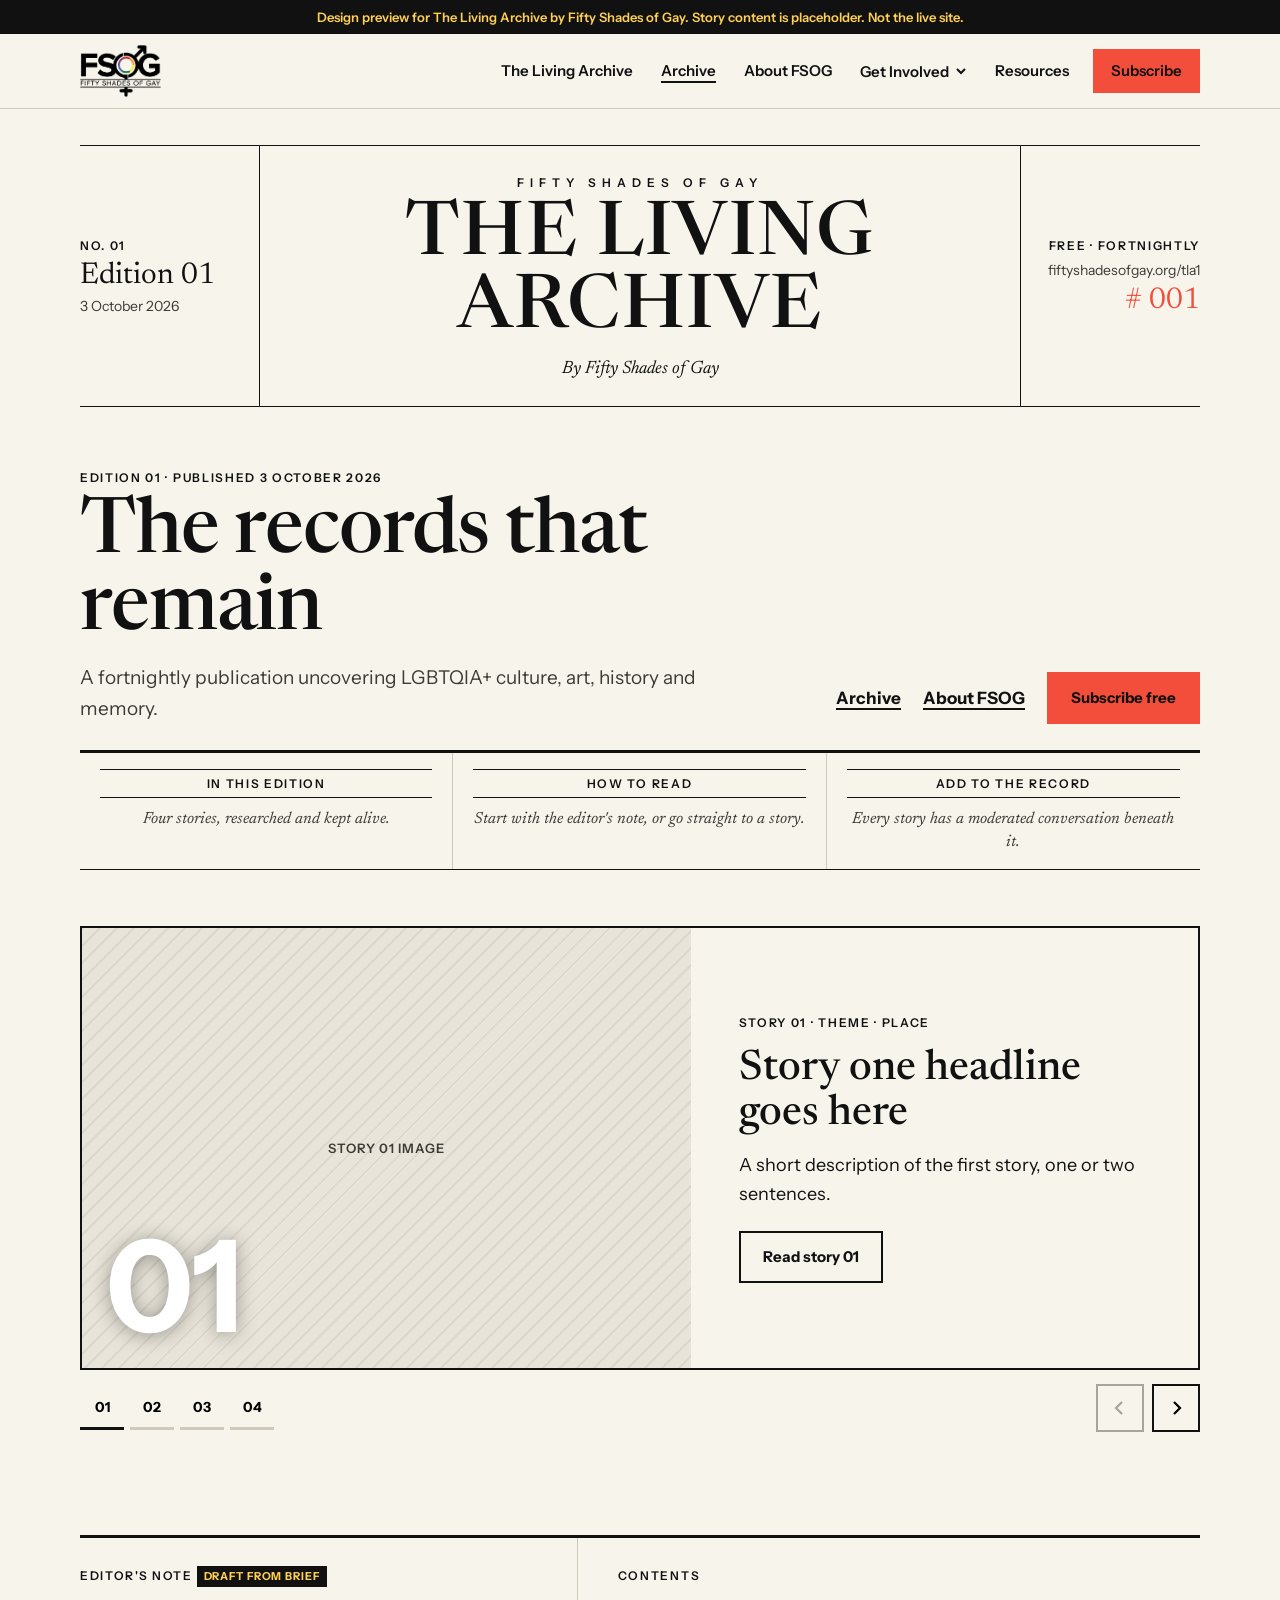
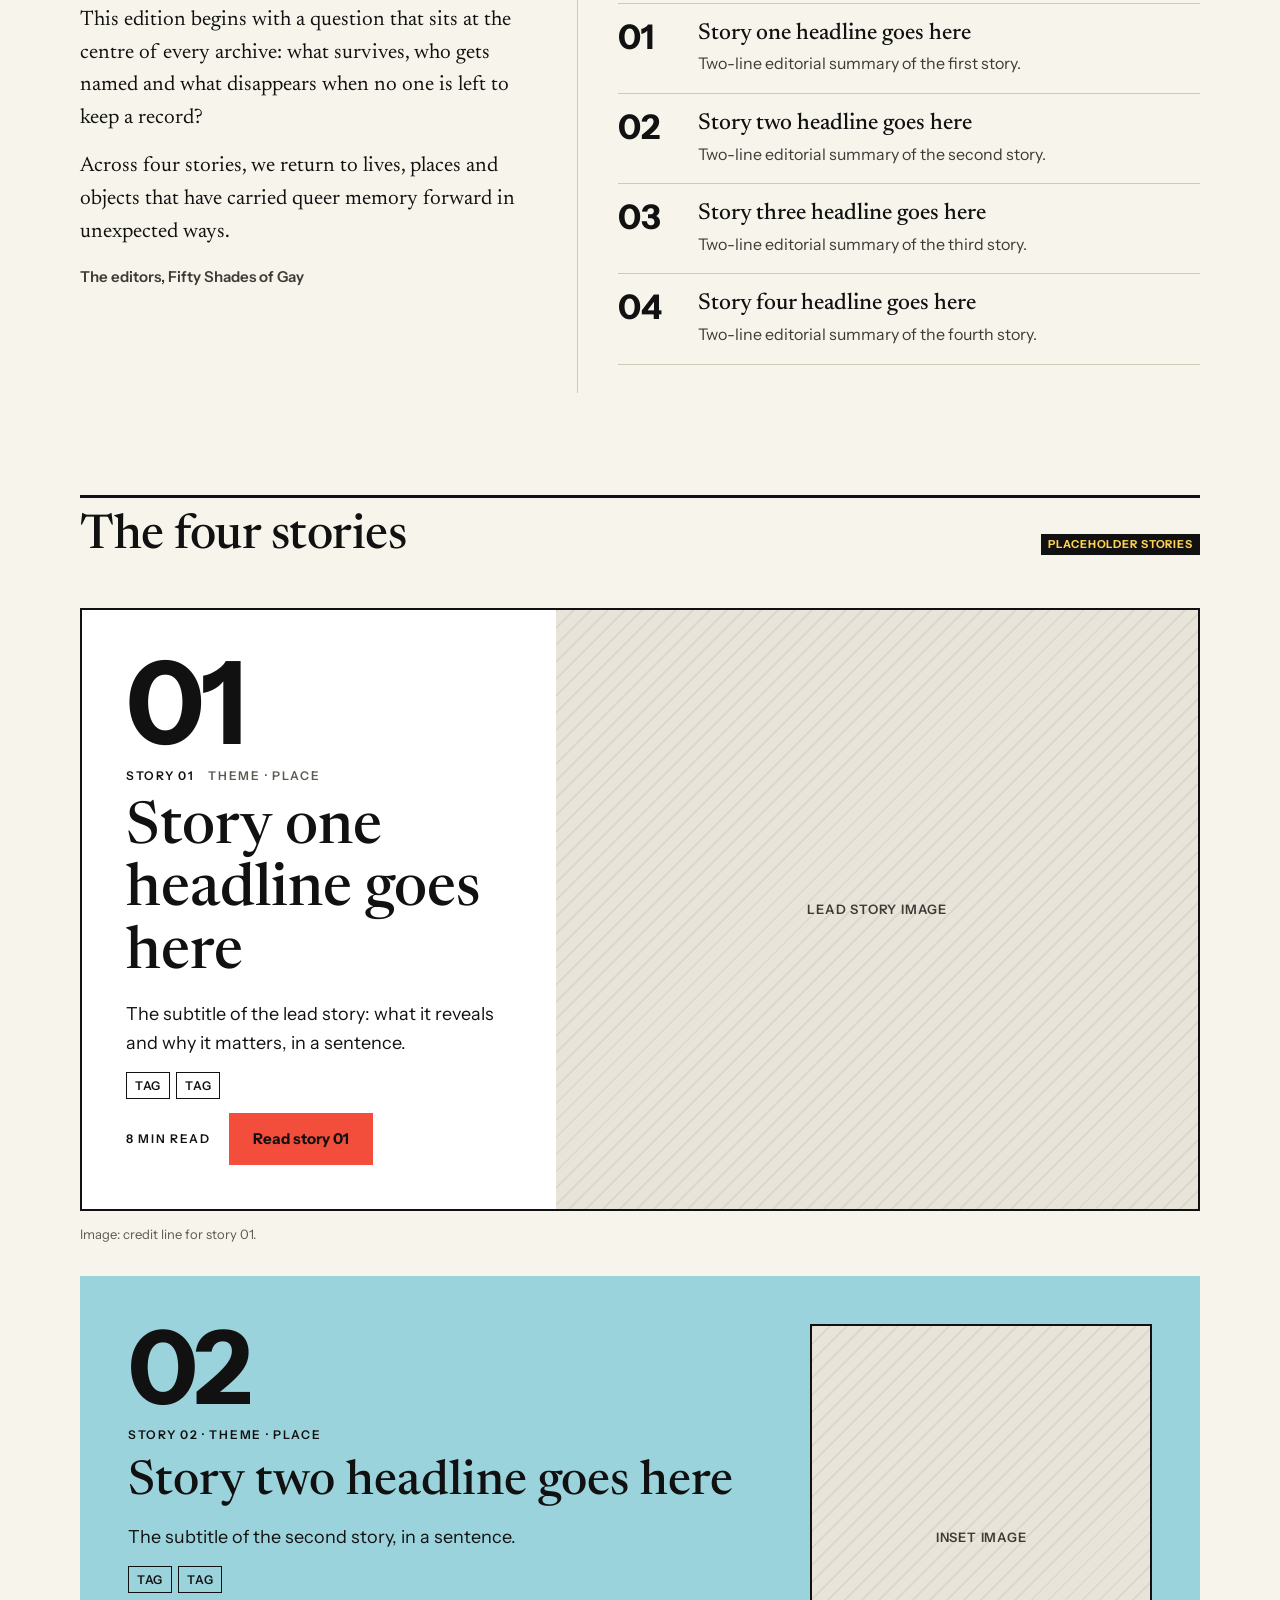
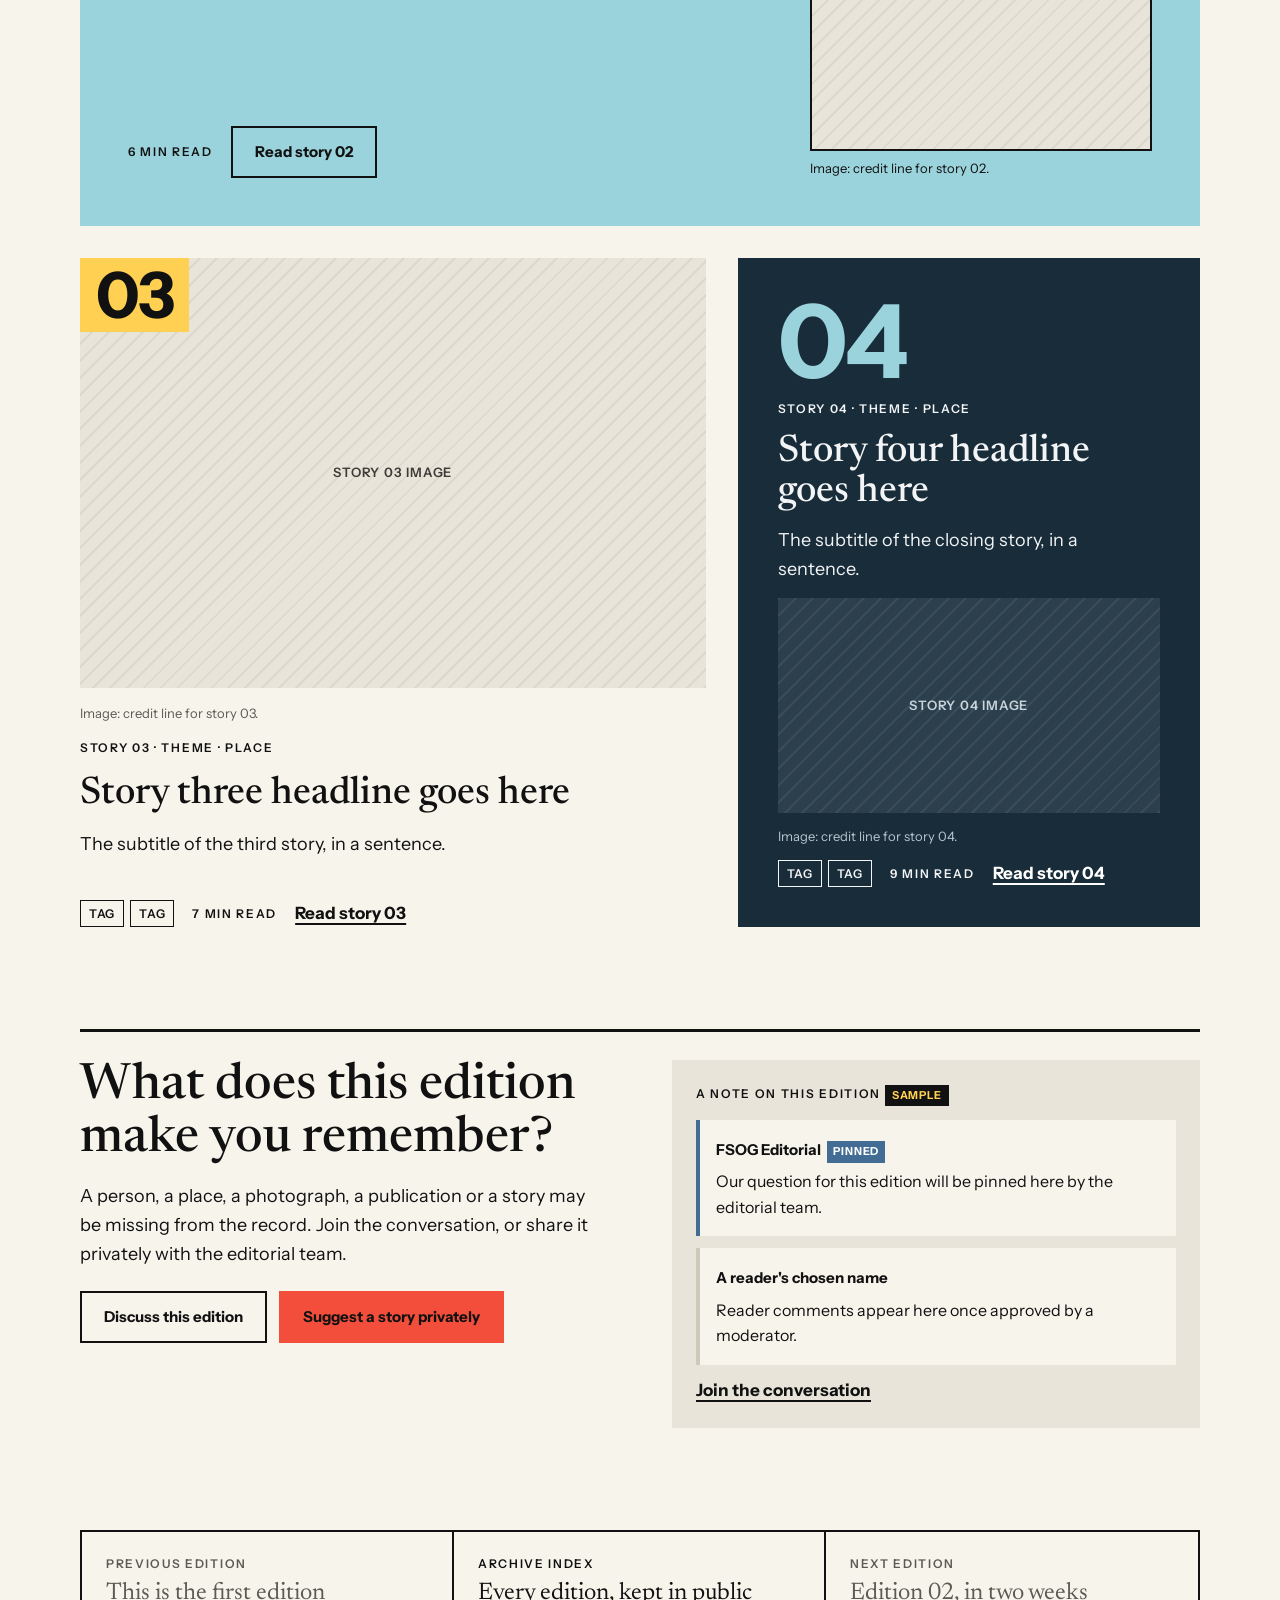
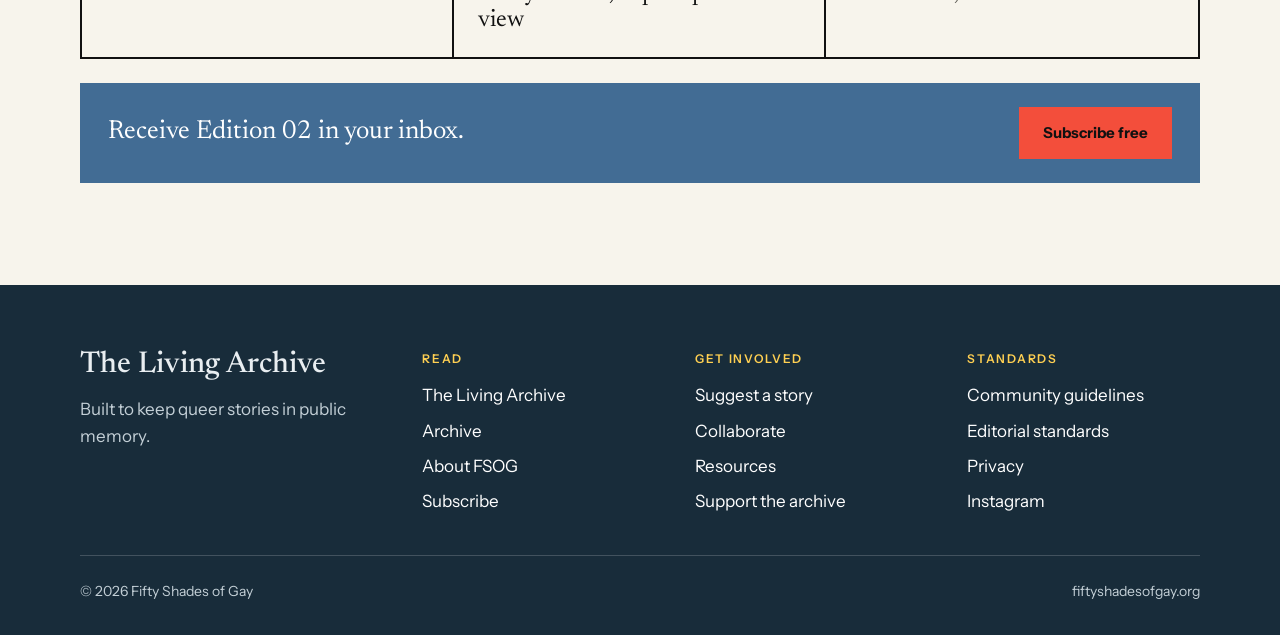
==== commit 44fb0592: "Add FSOG home and About pages, new logo, video hero and motion - New FSOG home page (index.html): fu" ====
--- a/living-archive/edition-01.html
+++ b/living-archive/edition-01.html
@@ -261,8 +261,8 @@
 
 <header class="site-header">
   <div class="wrap header-inner">
-    <a class="brand" href="index.html" aria-label="The Living Archive by Fifty Shades of Gay, home">
-      <img src="assets/living-archive-logo.png" width="600" height="304" alt="FSOG | The Living Archive by Fifty Shades of Gay">
+    <a class="brand" href="../index.html" aria-label="Fifty Shades of Gay, home">
+      <img src="assets/fsog-logo.png" width="746" height="476" alt="FSOG, Fifty Shades of Gay">
     </a>
     <nav class="primary-nav" aria-label="Main">
       <ul>
--- a/living-archive/assets/site.css
+++ b/living-archive/assets/site.css
@@ -144,10 +144,10 @@
   height: 74px;
 }
 
+.brand { display: inline-flex; }
 .brand img {
-  height: 54px;
+  height: 52px;
   width: auto;
-  mix-blend-mode: multiply;
 }
 
 .primary-nav ul {
@@ -263,7 +263,7 @@
   .primary-nav { display: none; }
   .menu-button { display: inline-flex; align-items: center; }
   .header-inner { height: 60px; }
-  .brand img { height: 40px; }
+  .brand img { height: 40px; width: auto; }
 }
 
 /* ---------- Section scaffolding ---------- */
